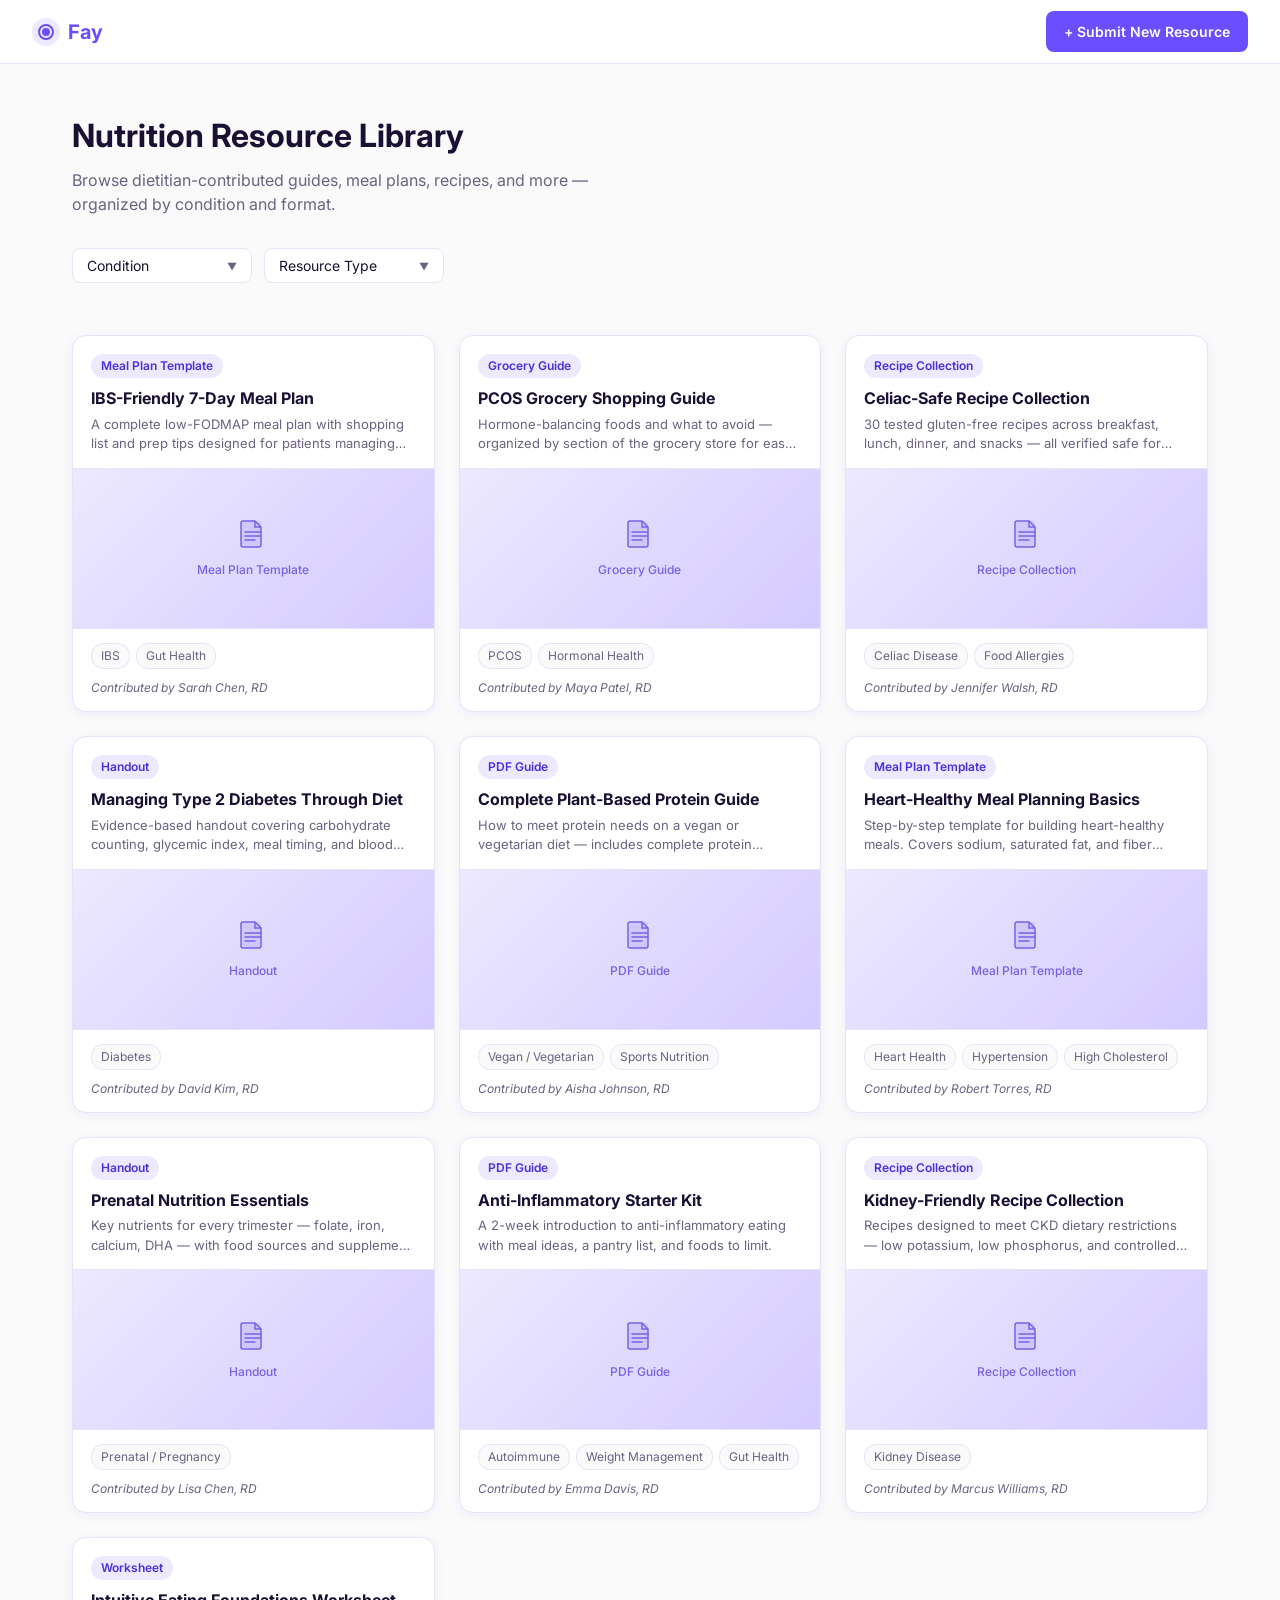
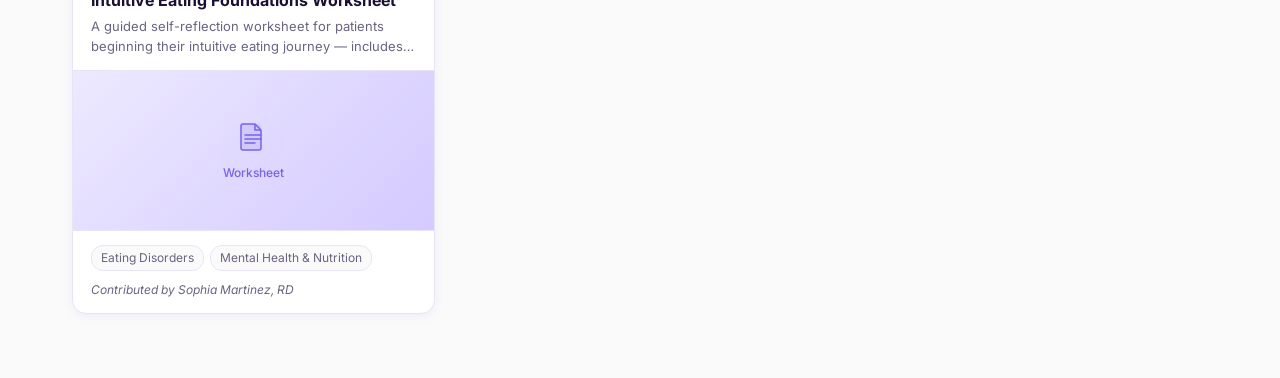
==== index.html @ 1669c1d8 "Add files via upload" ====
<!DOCTYPE html>
<html lang="en">
<head>
  <meta charset="UTF-8" />
  <meta name="viewport" content="width=device-width, initial-scale=1.0" />
  <title>Nutrition Resource Library — Fay</title>
  <link rel="stylesheet" href="style.css" />
</head>
<body>

<!-- NAV -->
<nav class="nav">
  <a href="index.html" class="nav-logo">
    <svg viewBox="0 0 28 28" fill="none" xmlns="http://www.w3.org/2000/svg">
      <circle cx="14" cy="14" r="14" fill="#6B4EFF" opacity="0.12"/>
      <path d="M14 6a8 8 0 1 1 0 16A8 8 0 0 1 14 6zm0 2a6 6 0 1 0 0 12A6 6 0 0 0 14 8zm0 2a4 4 0 1 1 0 8 4 4 0 0 1 0-8z" fill="#6B4EFF"/>
    </svg>
    Fay
  </a>
  <a href="submit.html" target="_blank" class="btn-primary">
    + Submit New Resource
  </a>
</nav>

<!-- HERO -->
<div class="hero">
  <h1>Nutrition Resource Library</h1>
  <p>Browse dietitian-contributed guides, meal plans, recipes, and more — organized by condition and format.</p>
</div>

<!-- FILTERS -->
<div class="filter-bar">
  <div class="ms-wrap" id="conditionWrap">
    <button class="ms-trigger" id="conditionTrigger">
      <span class="ms-label">Condition</span>
      <span class="arrow">▼</span>
    </button>
    <div class="ms-dropdown" id="conditionDropdown">
      <div class="ms-search"><input type="text" placeholder="Search conditions…" id="conditionSearch" /></div>
      <div class="ms-options" id="conditionOptions"></div>
    </div>
  </div>

  <div class="ms-wrap" id="typeWrap">
    <button class="ms-trigger" id="typeTrigger">
      <span class="ms-label">Resource Type</span>
      <span class="arrow">▼</span>
    </button>
    <div class="ms-dropdown" id="typeDropdown">
      <div class="ms-search"><input type="text" placeholder="Search types…" id="typeSearch" /></div>
      <div class="ms-options" id="typeOptions"></div>
    </div>
  </div>
</div>

<!-- CHICLETS -->
<div class="chiclets" id="chiclets"></div>

<!-- CARD GRID -->
<div class="grid" id="grid">
  <div class="empty-state">
    <strong>Loading resources…</strong>
    <p>Fetching from the library.</p>
  </div>
</div>

<!-- MODAL -->
<div class="modal-backdrop" id="modal" style="display:none" onclick="closeModal(event)">
  <div class="modal">
    <div class="modal-icon">🔗</div>
    <h3 id="modal-title">Resource Link</h3>
    <p>This is a placeholder link. In the live product, this would open or download the actual resource.</p>
    <button class="btn-primary" onclick="document.getElementById('modal').style.display='none'">Got it</button>
  </div>
</div>

<script src="app.js"></script>
</body>
</html>
---- style.css ----
/* ============================================================
   FAY RESOURCE LIBRARY — Shared Styles
   To update brand colors, edit the :root variables below only.
   ============================================================ */

@import url('https://fonts.googleapis.com/css2?family=Inter:wght@400;500;600;700&display=swap');

:root {
  --purple:       #6B4EFF;
  --purple-dark:  #4B30E0;
  --purple-light: #EDE9FF;
  --purple-mid:   #C4B8FF;
  --bg:           #FAFAFA;
  --white:        #FFFFFF;
  --border:       #E8E4F5;
  --text:         #1A1033;
  --text-muted:   #6B6380;
  --radius-card:  14px;
  --radius-btn:   8px;
  --shadow-card:  0 2px 10px rgba(107,78,255,0.08);
  --shadow-hover: 0 6px 20px rgba(107,78,255,0.14);
  --font:         'Inter', system-ui, sans-serif;
}

*, *::before, *::after { box-sizing: border-box; margin: 0; padding: 0; }

body {
  font-family: var(--font);
  background: var(--bg);
  color: var(--text);
  font-size: 15px;
  line-height: 1.5;
}

/* ── NAV ── */
.nav {
  background: var(--white);
  border-bottom: 1px solid var(--border);
  padding: 0 32px;
  height: 64px;
  display: flex;
  align-items: center;
  justify-content: space-between;
  position: sticky;
  top: 0;
  z-index: 100;
}

.nav-logo {
  display: flex;
  align-items: center;
  gap: 8px;
  font-weight: 700;
  font-size: 20px;
  color: var(--purple);
  text-decoration: none;
}

.nav-logo svg { width: 28px; height: 28px; }

.btn-primary {
  background: var(--purple);
  color: var(--white);
  border: none;
  border-radius: var(--radius-btn);
  padding: 10px 18px;
  font-size: 14px;
  font-weight: 600;
  font-family: var(--font);
  cursor: pointer;
  text-decoration: none;
  display: inline-flex;
  align-items: center;
  gap: 6px;
  transition: background 0.15s;
}
.btn-primary:hover { background: var(--purple-dark); }

.btn-secondary {
  background: var(--white);
  color: var(--purple);
  border: 1.5px solid var(--purple);
  border-radius: var(--radius-btn);
  padding: 10px 18px;
  font-size: 14px;
  font-weight: 600;
  font-family: var(--font);
  cursor: pointer;
  transition: background 0.15s;
}
.btn-secondary:hover { background: var(--purple-light); }

/* ── PAGE HERO ── */
.hero {
  padding: 48px 32px 32px;
  max-width: 1200px;
  margin: 0 auto;
}

.hero h1 {
  font-size: 32px;
  font-weight: 700;
  color: var(--text);
  margin-bottom: 8px;
}

.hero p {
  color: var(--text-muted);
  font-size: 16px;
  max-width: 540px;
}

/* ── FILTER BAR ── */
.filter-bar {
  padding: 0 32px 16px;
  max-width: 1200px;
  margin: 0 auto;
  display: flex;
  align-items: flex-start;
  gap: 12px;
  flex-wrap: wrap;
}

/* ── MULTI-SELECT DROPDOWN ── */
.ms-wrap {
  position: relative;
}

.ms-trigger {
  display: flex;
  align-items: center;
  gap: 8px;
  padding: 8px 14px;
  border: 1.5px solid var(--border);
  border-radius: var(--radius-btn);
  background: var(--white);
  font-size: 14px;
  font-family: var(--font);
  color: var(--text);
  cursor: pointer;
  white-space: nowrap;
  min-width: 180px;
  justify-content: space-between;
  transition: border-color 0.15s;
}
.ms-trigger:hover, .ms-trigger.open { border-color: var(--purple); }

.ms-trigger .arrow {
  font-size: 10px;
  color: var(--text-muted);
  transition: transform 0.15s;
}
.ms-trigger.open .arrow { transform: rotate(180deg); }

.ms-badge {
  background: var(--purple);
  color: var(--white);
  border-radius: 10px;
  font-size: 11px;
  font-weight: 600;
  padding: 1px 6px;
  min-width: 18px;
  text-align: center;
}

.ms-dropdown {
  position: absolute;
  top: calc(100% + 6px);
  left: 0;
  min-width: 240px;
  background: var(--white);
  border: 1.5px solid var(--border);
  border-radius: var(--radius-btn);
  box-shadow: 0 8px 24px rgba(0,0,0,0.1);
  z-index: 200;
  display: none;
  overflow: hidden;
}
.ms-dropdown.open { display: block; }

.ms-search {
  padding: 10px 12px;
  border-bottom: 1px solid var(--border);
}
.ms-search input {
  width: 100%;
  border: 1.5px solid var(--border);
  border-radius: 6px;
  padding: 6px 10px;
  font-size: 13px;
  font-family: var(--font);
  outline: none;
}
.ms-search input:focus { border-color: var(--purple); }

.ms-options {
  max-height: 220px;
  overflow-y: auto;
  padding: 6px 0;
}

.ms-option {
  display: flex;
  align-items: center;
  gap: 10px;
  padding: 8px 14px;
  cursor: pointer;
  font-size: 13px;
  transition: background 0.1s;
}
.ms-option:hover { background: var(--purple-light); }
.ms-option input[type=checkbox] {
  accent-color: var(--purple);
  width: 15px;
  height: 15px;
  cursor: pointer;
}

/* ── CHICLETS ── */
.chiclets {
  padding: 0 32px 20px;
  max-width: 1200px;
  margin: 0 auto;
  display: flex;
  flex-wrap: wrap;
  gap: 8px;
  min-height: 36px;
}

.chiclet {
  display: inline-flex;
  align-items: center;
  gap: 6px;
  background: var(--purple-light);
  color: var(--purple-dark);
  border-radius: 20px;
  padding: 5px 12px;
  font-size: 13px;
  font-weight: 500;
}

.chiclet-remove {
  background: none;
  border: none;
  cursor: pointer;
  color: var(--purple);
  font-size: 16px;
  line-height: 1;
  padding: 0;
  display: flex;
  align-items: center;
}

/* ── CARD GRID ── */
.grid {
  padding: 0 32px 64px;
  max-width: 1200px;
  margin: 0 auto;
  display: grid;
  grid-template-columns: repeat(3, 1fr);
  gap: 24px;
}

@media (max-width: 900px) {
  .grid { grid-template-columns: repeat(2, 1fr); }
}
@media (max-width: 600px) {
  .grid { grid-template-columns: 1fr; }
  .nav { padding: 0 16px; }
  .hero, .filter-bar, .chiclets, .grid { padding-left: 16px; padding-right: 16px; }
}

/* ── CARD ── */
.card {
  background: var(--white);
  border: 1px solid var(--border);
  border-radius: var(--radius-card);
  box-shadow: var(--shadow-card);
  overflow: hidden;
  display: flex;
  flex-direction: column;
  transition: box-shadow 0.2s, transform 0.2s;
}
.card:hover {
  box-shadow: var(--shadow-hover);
  transform: translateY(-2px);
}

.card.new-card {
  border-color: var(--purple);
  box-shadow: 0 0 0 3px var(--purple-light), var(--shadow-hover);
  animation: fadeIn 0.5s ease;
}

@keyframes fadeIn {
  from { opacity: 0; transform: translateY(8px); }
  to   { opacity: 1; transform: translateY(0); }
}

/* Card section 1: header */
.card-header {
  padding: 18px 18px 14px;
  border-bottom: 1px solid var(--border);
}

.card-badge {
  display: inline-block;
  background: var(--purple-light);
  color: var(--purple-dark);
  border-radius: 20px;
  padding: 3px 10px;
  font-size: 12px;
  font-weight: 600;
  margin-bottom: 10px;
}

.card-title {
  font-size: 16px;
  font-weight: 700;
  color: var(--text);
  margin-bottom: 6px;
  line-height: 1.3;
}

.card-desc {
  font-size: 13px;
  color: var(--text-muted);
  display: -webkit-box;
  -webkit-line-clamp: 2;
  -webkit-box-orient: vertical;
  overflow: hidden;
}

/* Card section 2: image */
.card-img {
  position: relative;
  cursor: pointer;
  background: linear-gradient(135deg, var(--purple-light) 0%, #d4caff 100%);
  height: 160px;
  display: flex;
  align-items: center;
  justify-content: center;
  overflow: hidden;
  border-bottom: 1px solid var(--border);
}

.card-img img {
  width: 100%;
  height: 100%;
  object-fit: cover;
}

.card-img-placeholder {
  display: flex;
  flex-direction: column;
  align-items: center;
  gap: 8px;
  color: var(--purple-dark);
  opacity: 0.7;
}

.card-img-placeholder svg { width: 36px; height: 36px; }
.card-img-placeholder span { font-size: 12px; font-weight: 500; }

.card-img-overlay {
  position: absolute;
  inset: 0;
  background: rgba(107,78,255,0.08);
  display: flex;
  align-items: center;
  justify-content: center;
  opacity: 0;
  transition: opacity 0.2s;
}
.card-img:hover .card-img-overlay { opacity: 1; }

.card-img-overlay span {
  background: var(--white);
  color: var(--purple);
  font-size: 13px;
  font-weight: 600;
  padding: 8px 16px;
  border-radius: 20px;
  box-shadow: 0 2px 8px rgba(0,0,0,0.15);
}

/* Card section 3: footer */
.card-footer {
  padding: 14px 18px;
  display: flex;
  flex-direction: column;
  gap: 10px;
  margin-top: auto;
}

.card-tags {
  display: flex;
  flex-wrap: wrap;
  gap: 6px;
}

.tag {
  background: var(--bg);
  border: 1px solid var(--border);
  color: var(--text-muted);
  border-radius: 12px;
  padding: 3px 9px;
  font-size: 12px;
}

.card-rd {
  font-size: 12px;
  color: var(--text-muted);
  font-style: italic;
}

/* ── EMPTY STATE ── */
.empty-state {
  grid-column: 1 / -1;
  text-align: center;
  padding: 64px 32px;
  color: var(--text-muted);
}
.empty-state p { margin-top: 8px; font-size: 14px; }

/* ── MODAL ── */
.modal-backdrop {
  position: fixed;
  inset: 0;
  background: rgba(26,16,51,0.5);
  z-index: 500;
  display: flex;
  align-items: center;
  justify-content: center;
  animation: fadeInBg 0.2s ease;
}

@keyframes fadeInBg {
  from { opacity: 0; } to { opacity: 1; }
}

.modal {
  background: var(--white);
  border-radius: var(--radius-card);
  padding: 32px;
  max-width: 420px;
  width: 90%;
  text-align: center;
  box-shadow: 0 20px 60px rgba(0,0,0,0.2);
}

.modal h3 {
  font-size: 18px;
  font-weight: 700;
  margin-bottom: 10px;
}

.modal p {
  color: var(--text-muted);
  font-size: 14px;
  margin-bottom: 24px;
}

.modal-icon {
  font-size: 40px;
  margin-bottom: 14px;
}

/* ── FORM PAGE ── */
.form-page {
  max-width: 640px;
  margin: 0 auto;
  padding: 48px 32px 80px;
}

.form-page h1 {
  font-size: 26px;
  font-weight: 700;
  margin-bottom: 6px;
}

.form-page .subtitle {
  color: var(--text-muted);
  font-size: 15px;
  margin-bottom: 36px;
}

.form-section {
  margin-bottom: 24px;
}

label {
  display: block;
  font-size: 14px;
  font-weight: 600;
  margin-bottom: 6px;
  color: var(--text);
}

label .req { color: var(--purple); margin-left: 2px; }
label .hint { font-weight: 400; color: var(--text-muted); font-size: 12px; margin-left: 4px; }

input[type=text], input[type=number], input[type=url], textarea, select {
  width: 100%;
  border: 1.5px solid var(--border);
  border-radius: var(--radius-btn);
  padding: 10px 14px;
  font-size: 14px;
  font-family: var(--font);
  color: var(--text);
  background: var(--white);
  outline: none;
  transition: border-color 0.15s;
}
input:focus, textarea:focus { border-color: var(--purple); }

textarea { resize: vertical; min-height: 90px; }

input[type=file] {
  padding: 8px 14px;
  background: var(--bg);
  cursor: pointer;
}

.or-divider {
  text-align: center;
  font-size: 13px;
  color: var(--text-muted);
  margin: 10px 0;
  position: relative;
}
.or-divider::before, .or-divider::after {
  content: '';
  position: absolute;
  top: 50%;
  width: 40%;
  height: 1px;
  background: var(--border);
}
.or-divider::before { left: 0; }
.or-divider::after  { right: 0; }

.form-row { display: grid; grid-template-columns: 1fr 1fr; gap: 16px; }
@media (max-width: 500px) { .form-row { grid-template-columns: 1fr; } }

.submit-btn {
  width: 100%;
  padding: 14px;
  font-size: 16px;
  margin-top: 12px;
  border-radius: var(--radius-btn);
}

.submit-btn:disabled {
  opacity: 0.5;
  cursor: not-allowed;
}

.success-banner {
  display: none;
  background: #e8f5e9;
  border: 1px solid #a5d6a7;
  border-radius: var(--radius-btn);
  padding: 14px 18px;
  color: #2e7d32;
  font-size: 14px;
  margin-bottom: 20px;
}

.field-error {
  border-color: #e53e3e !important;
}
.error-msg {
  font-size: 12px;
  color: #e53e3e;
  margin-top: 4px;
}

/* Form MS dropdown full width */
.form-page .ms-trigger {
  width: 100%;
  min-width: unset;
}
.form-page .ms-dropdown { width: 100%; }
.form-page .ms-wrap { width: 100%; }
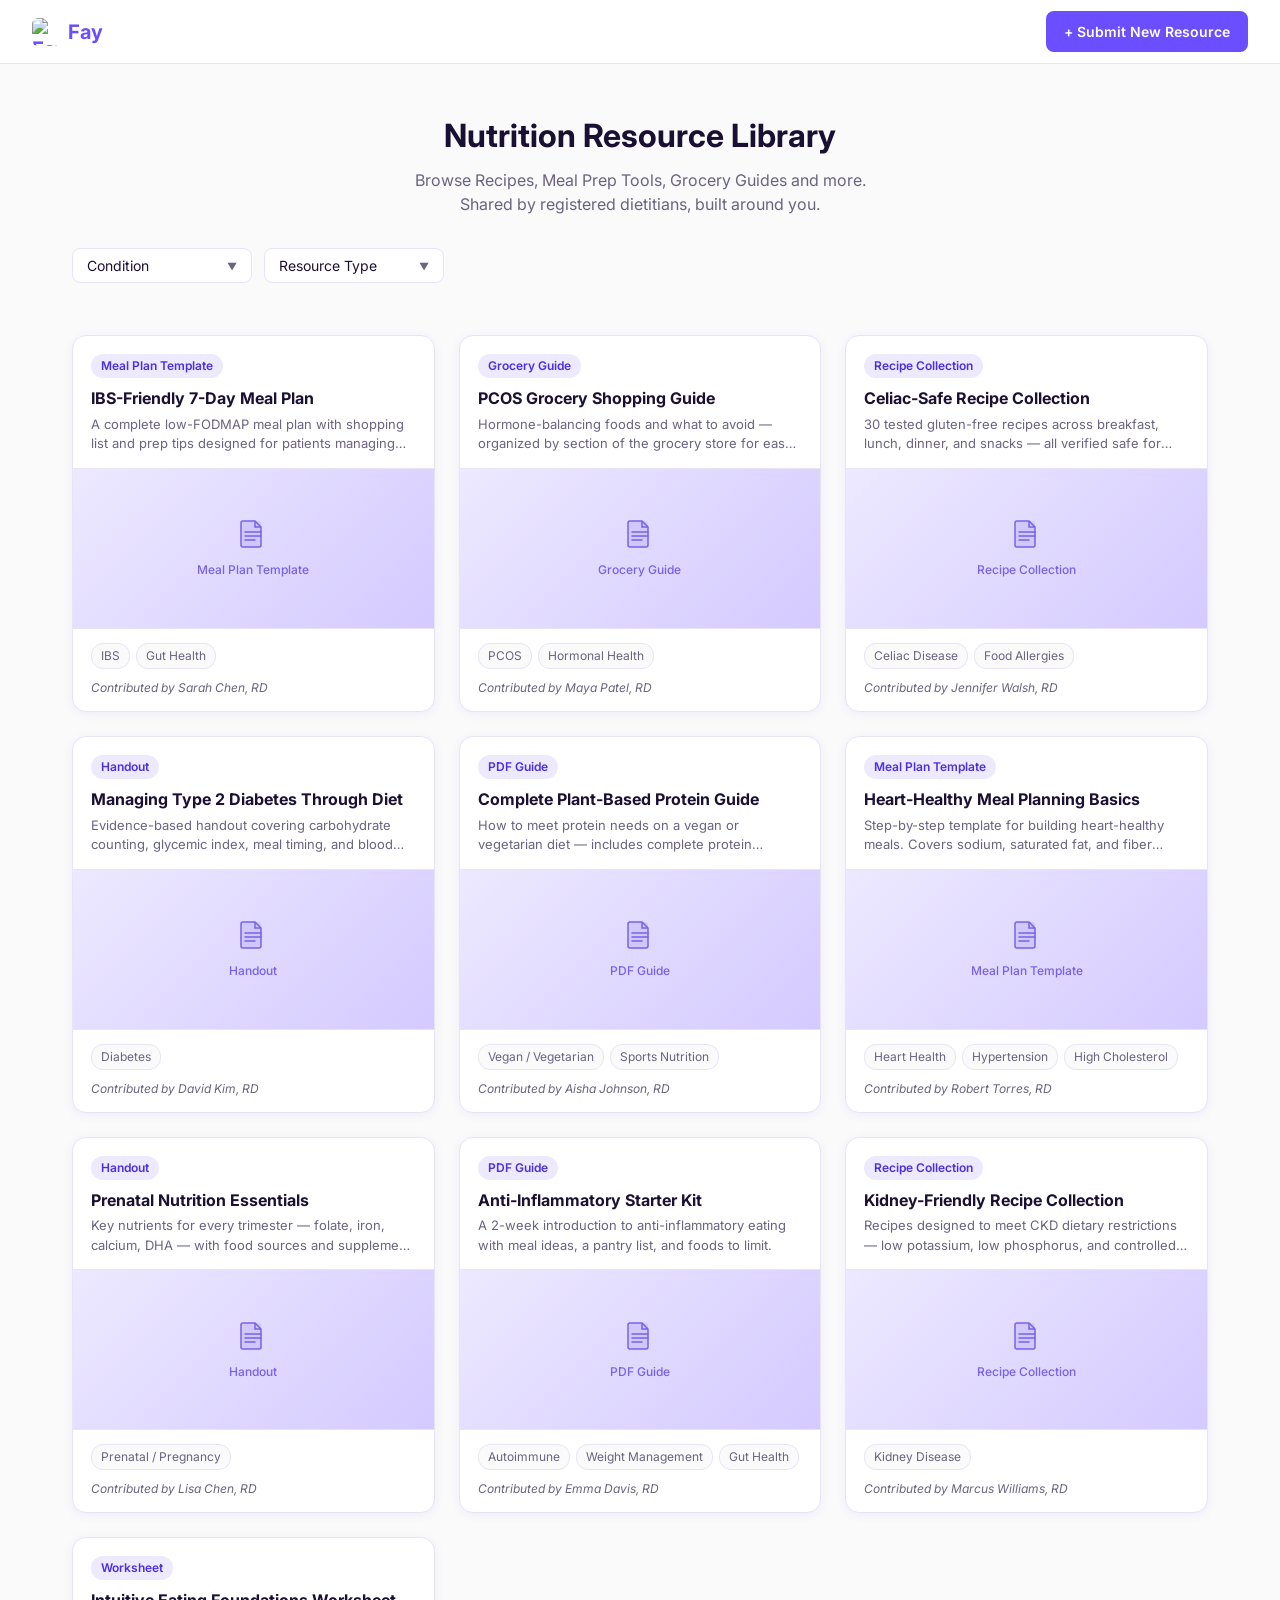
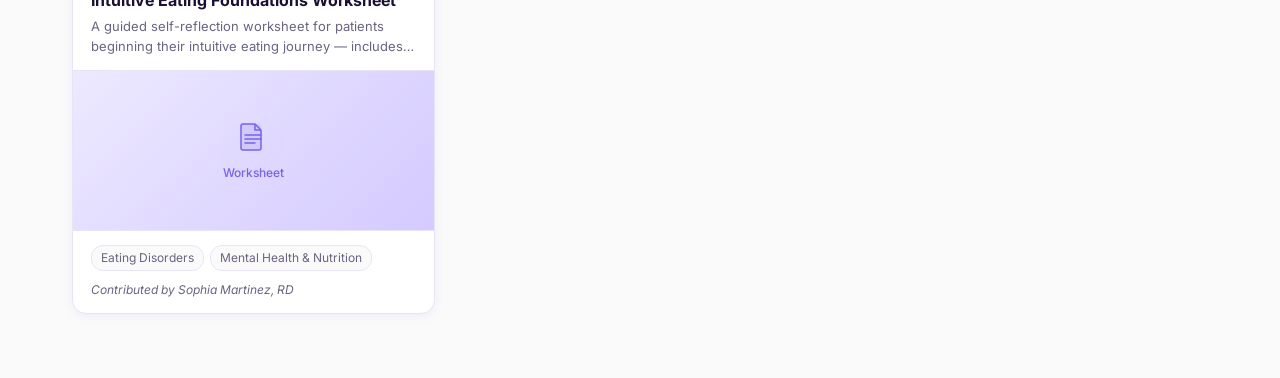
==== commit 9625500a: "Add files via upload Update Fay logo and header text Center header text" ====
--- a/index.html
+++ b/index.html
@@ -11,10 +11,7 @@
 <!-- NAV -->
 <nav class="nav">
   <a href="index.html" class="nav-logo">
-    <svg viewBox="0 0 28 28" fill="none" xmlns="http://www.w3.org/2000/svg">
-      <circle cx="14" cy="14" r="14" fill="#6B4EFF" opacity="0.12"/>
-      <path d="M14 6a8 8 0 1 1 0 16A8 8 0 0 1 14 6zm0 2a6 6 0 1 0 0 12A6 6 0 0 0 14 8zm0 2a4 4 0 1 1 0 8 4 4 0 0 1 0-8z" fill="#6B4EFF"/>
-    </svg>
+    <img src="Fay_Logo.png" alt="Fay logo" style="height:28px;width:28px;border-radius:6px;" />
     Fay
   </a>
   <a href="submit.html" target="_blank" class="btn-primary">
@@ -25,7 +22,7 @@
 <!-- HERO -->
 <div class="hero">
   <h1>Nutrition Resource Library</h1>
-  <p>Browse dietitian-contributed guides, meal plans, recipes, and more — organized by condition and format.</p>
+  <p>Browse Recipes, Meal Prep Tools, Grocery Guides and more.<br>Shared by registered dietitians, built around you.</p>
 </div>
 
 <!-- FILTERS -->
--- a/style.css
+++ b/style.css
@@ -95,6 +95,7 @@
   padding: 48px 32px 32px;
   max-width: 1200px;
   margin: 0 auto;
+  text-align: center;
 }
 
 .hero h1 {
@@ -108,6 +109,7 @@
   color: var(--text-muted);
   font-size: 16px;
   max-width: 540px;
+  margin: 0 auto;
 }
 
 /* ── FILTER BAR ── */
